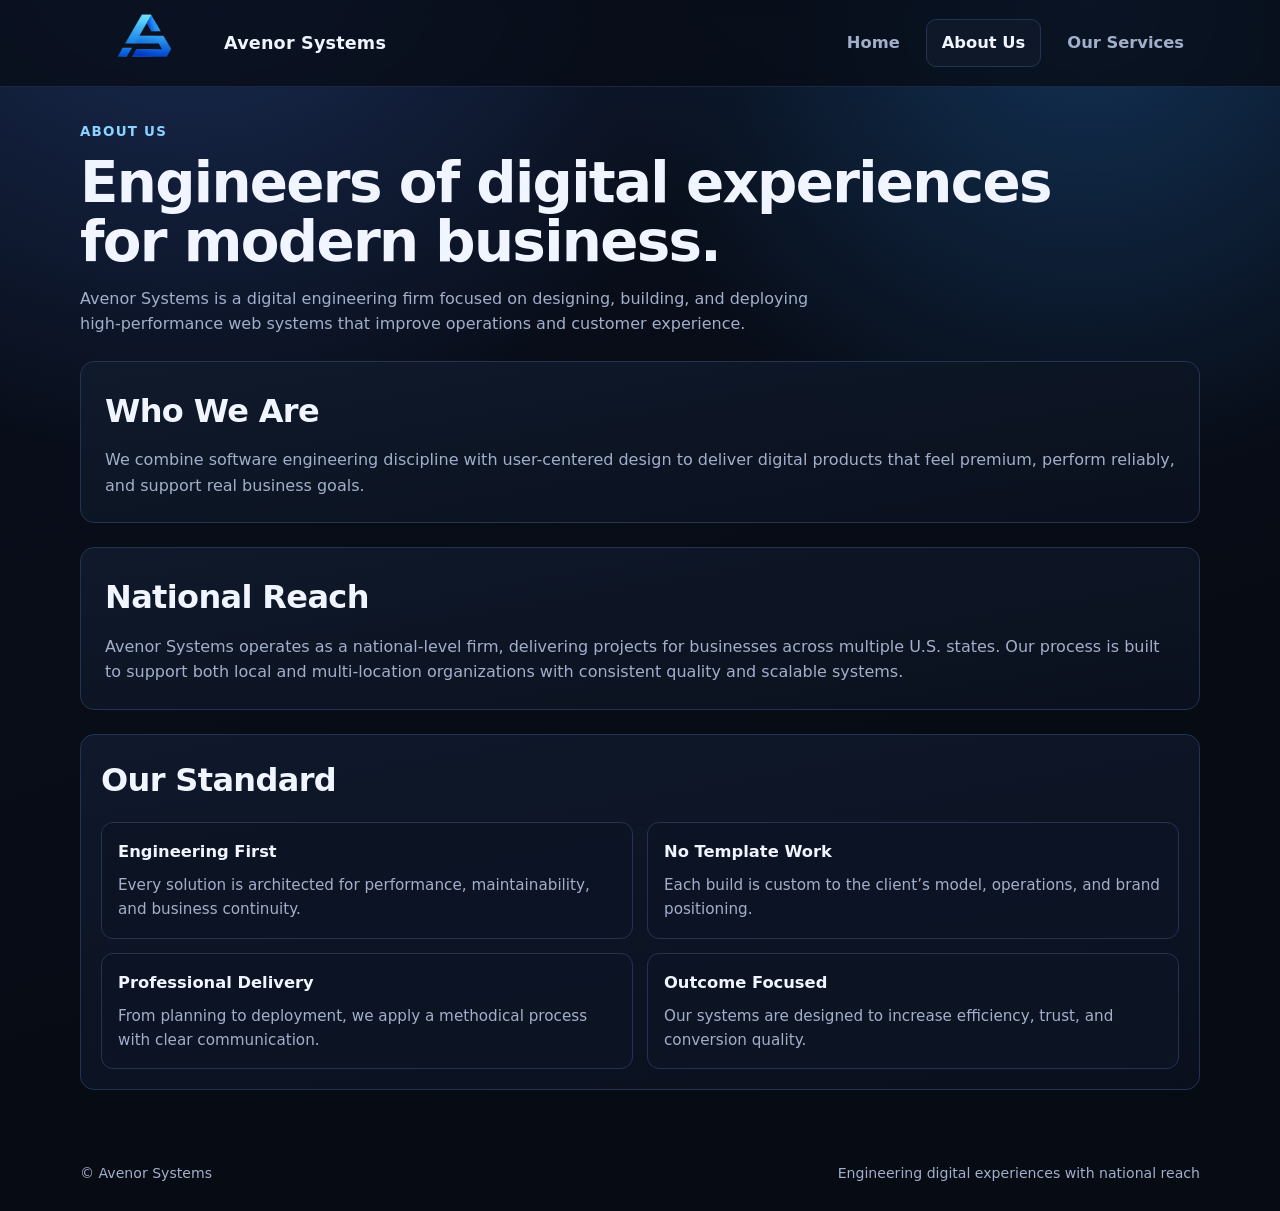
==== about.html @ 777ca66e "media transfer" ====
<!doctype html>
<html lang="en">
<head>
	<meta charset="UTF-8">
	<meta name="viewport" content="width=device-width, initial-scale=1.0">
	<title>About Us | Avenor Systems</title>
	<meta name="description" content="Learn about Avenor Systems, a national digital engineering firm serving businesses across multiple U.S. states.">
	<link rel="stylesheet" href="styles/main.css">
</head>
<body>
	<header class="site-header">
		<div class="container nav-wrap">
			<a class="brand" href="index.html" aria-label="Avenor Systems home">
				<img class="brand-logo" src="assets/images/ASLogo.png" alt="Avenor Systems logo">
				<span>Avenor Systems</span>
			</a>
			<nav class="site-nav" aria-label="Main navigation">
				<a href="index.html">Home</a>
				<a class="active" href="about.html">About Us</a>
				<a href="services.html">Our Services</a>
			</nav>
		</div>
	</header>

	<main class="container">
		<section class="page-header">
			<p class="eyebrow">About Us</p>
			<h1>Engineers of digital experiences for modern business.</h1>
			<p>
				Avenor Systems is a digital engineering firm focused on designing, building, and deploying
				high-performance web systems that improve operations and customer experience.
			</p>
		</section>

		<section class="panel">
			<h2>Who We Are</h2>
			<p>
				We combine software engineering discipline with user-centered design to deliver digital products
				that feel premium, perform reliably, and support real business goals.
			</p>
		</section>

		<section class="panel">
			<h2>National Reach</h2>
			<p>
				Avenor Systems operates as a national-level firm, delivering projects for businesses across
				multiple U.S. states. Our process is built to support both local and multi-location organizations
				with consistent quality and scalable systems.
			</p>
		</section>

		<section class="panel panel-compact">
			<h2>Our Standard</h2>
			<div class="list-grid">
				<article>
					<h3>Engineering First</h3>
					<p>Every solution is architected for performance, maintainability, and business continuity.</p>
				</article>
				<article>
					<h3>No Template Work</h3>
					<p>Each build is custom to the client’s model, operations, and brand positioning.</p>
				</article>
				<article>
					<h3>Professional Delivery</h3>
					<p>From planning to deployment, we apply a methodical process with clear communication.</p>
				</article>
				<article>
					<h3>Outcome Focused</h3>
					<p>Our systems are designed to increase efficiency, trust, and conversion quality.</p>
				</article>
			</div>
		</section>
	</main>

	<footer class="site-footer container">
		<span>© Avenor Systems</span>
		<span>Engineering digital experiences with national reach</span>
	</footer>
</body>
</html>
---- styles/main.css ----
:root {
	color-scheme: dark;
	--header-height: 86px;
	--bg: #070b14;
	--surface: #0d1422;
	--surface-soft: #101a2d;
	--text: #f1f5ff;
	--muted: #a2afcb;
	--line: #223354;
	--accent: #8ad2ff;
	--accent-strong: #5faeff;
}

* {
	box-sizing: border-box;
}

body {
	margin: 0;
	font-family: "Segoe UI", Inter, system-ui, -apple-system, sans-serif;
	line-height: 1.6;
	color: var(--text);
	background:
		radial-gradient(circle at 15% -10%, #1b2f59 0%, transparent 34%),
		radial-gradient(circle at 85% 0, #123154 0%, transparent 30%),
		linear-gradient(160deg, #090f1d 0%, var(--bg) 65%);
}

img {
	max-width: 100%;
	display: block;
}

.container {
	width: min(1120px, calc(100% - 40px));
	margin-inline: auto;
}

.site-header {
	position: sticky;
	top: 0;
	z-index: 10;
	backdrop-filter: blur(8px);
	background: rgba(7, 11, 20, 0.75);
	border-bottom: 1px solid rgba(34, 51, 84, 0.7);
}

.nav-wrap {
	display: flex;
	align-items: center;
	justify-content: space-between;
	gap: 20px;
	height: var(--header-height);
	padding: 0;
}

.brand {
	display: inline-flex;
	align-items: center;
	gap: 12px;
	color: var(--text);
	text-decoration: none;
	font-weight: 700;
	font-size: 1.1rem;
	letter-spacing: 0.01em;
}

.brand-logo {
	width: 132px;
	height: 132px;
	max-height: none;
	border-radius: 0;
	object-fit: cover;
}

.site-nav {
	display: flex;
	align-items: center;
	gap: 10px;
}

.site-nav a {
	color: var(--muted);
	text-decoration: none;
	font-weight: 600;
	font-size: 1.02rem;
	padding: 10px 15px;
	border-radius: 10px;
	border: 1px solid transparent;
}

.site-nav a:hover,
.site-nav a.active {
	color: var(--text);
	border-color: var(--line);
	background: rgba(17, 26, 43, 0.85);
}

main {
	padding: 0 0 72px;
}

.page-header {
	padding-top: 34px;
}

.hero {
	position: relative;
	overflow: hidden;
	margin-left: calc(50% - 50vw);
	margin-right: calc(50% - 50vw);
	min-height: clamp(440px, 72vh, 760px);
	background-image: url("../assets/images/ASBG.png");
	background-size: cover;
	background-position: 50% 50%;
	background-repeat: no-repeat;
	border-top: 1px solid var(--line);
	border-bottom: 1px solid var(--line);
}

.hero::before {
	content: "";
	position: absolute;
	inset: 0;
	pointer-events: none;
	background:
		linear-gradient(180deg, rgba(6, 10, 18, 0.34) 0%, rgba(6, 10, 18, 0.12) 45%, rgba(6, 10, 18, 0.56) 100%),
		radial-gradient(circle at 50% 50%, rgba(128, 199, 255, 0.42), rgba(128, 199, 255, 0.15) 22%, transparent 58%);
}

.hero::after {
	content: "";
	position: absolute;
	inset: 0;
	pointer-events: none;
	background:
		radial-gradient(circle at 50% 50%, rgba(182, 231, 255, 0.95) 0 1.2%, rgba(151, 214, 255, 0.42) 2.5%, transparent 8%),
		repeating-conic-gradient(from 0deg at 50% 50%, rgba(141, 214, 255, 0.36) 0deg 0.32deg, transparent 0.32deg 2.2deg),
		repeating-conic-gradient(from 0deg at 50% 50%, rgba(141, 214, 255, 0.18) 0deg 0.14deg, transparent 0.14deg 1.2deg);
	background-size: 100% 100%, 220% 220%, 320% 320%;
	background-position: center;
	mix-blend-mode: screen;
	opacity: 0.55;
	mask: radial-gradient(circle at 50% 50%, rgba(0, 0, 0, 0.2) 0 5%, #000 22%, rgba(0, 0, 0, 0.94) 54%, transparent 100%);
	filter: blur(0.45px);
	transform-origin: 50% 50%;
	animation: heroLightspeedFlow 4.8s ease-out forwards;
}

@keyframes heroLightspeedFlow {
	0% {
		transform: scale(0.6);
		opacity: 0.2;
	}

	100% {
		transform: scale(1.38);
		opacity: 0.62;
	}
}

.hero-text-block {
	max-width: 760px;
	margin-top: 24px;
}

.eyebrow {
	margin: 0;
	font-size: 0.84rem;
	text-transform: uppercase;
	letter-spacing: 0.09em;
	color: var(--accent);
	font-weight: 700;
}

h1 {
	margin: 10px 0 14px;
	font-size: clamp(2rem, 4.4vw, 3.6rem);
	line-height: 1.06;
	letter-spacing: -0.03em;
	text-wrap: balance;
}

.lead {
	margin: 0;
	max-width: 62ch;
	font-size: 1.05rem;
	color: #d2dcf3;
}

.cta-row {
	display: flex;
	gap: 10px;
	flex-wrap: wrap;
	margin-top: 22px;
}

.btn {
	display: inline-flex;
	align-items: center;
	justify-content: center;
	padding: 11px 16px;
	border-radius: 10px;
	text-decoration: none;
	font-weight: 700;
	font-size: 0.95rem;
	border: 1px solid transparent;
}

.btn-primary {
	color: #051224;
	background: linear-gradient(145deg, #95daff, #64b6ff);
}

.btn-secondary {
	color: var(--text);
	border-color: var(--line);
	background: rgba(255, 255, 255, 0.02);
}

.panel {
	margin-top: 24px;
	padding: 24px;
	border-radius: 14px;
	border: 1px solid var(--line);
	background: linear-gradient(170deg, rgba(16, 26, 44, 0.96), rgba(10, 16, 29, 0.96));
}

.panel-compact {
	padding: 20px;
}

h2 {
	margin: 0 0 10px;
	font-size: clamp(1.4rem, 2.7vw, 2rem);
	letter-spacing: -0.02em;
}

h3 {
	margin: 0 0 8px;
	font-size: 1.02rem;
}

p {
	margin: 0;
	color: var(--muted);
}

.simple-grid {
	display: grid;
	grid-template-columns: repeat(2, minmax(0, 1fr));
	gap: 14px;
	margin-top: 14px;
}

.simple-grid article {
	padding: 16px;
	border-radius: 12px;
	border: 1px solid var(--line);
	background: rgba(11, 19, 34, 0.8);
}

.text-link {
	display: inline-block;
	margin-top: 10px;
	color: var(--accent);
	font-weight: 600;
	text-decoration: none;
}

.page-header {
	margin-bottom: 20px;
}

.page-header p {
	max-width: 72ch;
}

.list-grid {
	display: grid;
	grid-template-columns: repeat(2, minmax(0, 1fr));
	gap: 14px;
	margin-top: 16px;
}

.list-grid article {
	padding: 16px;
	border-radius: 12px;
	border: 1px solid var(--line);
	background: rgba(12, 20, 36, 0.84);
}

.list-grid p {
	font-size: 0.95rem;
}

.site-footer {
	display: flex;
	justify-content: space-between;
	gap: 10px;
	flex-wrap: wrap;
	padding-bottom: 26px;
	color: var(--muted);
	font-size: 0.88rem;
}

@media (max-width: 900px) {
	:root {
		--header-height: 86px;
	}

	.simple-grid,
	.list-grid {
		grid-template-columns: 1fr;
	}

	.hero {
		min-height: 340px;
	}

	.site-nav {
		gap: 10px;
	}

	.site-nav a {
		padding: 10px 15px;
		font-size: 1.02rem;
	}

	.page-header {
		padding-top: 26px;
	}
}

@media (prefers-reduced-motion: reduce) {
	.hero,
	.hero::after {
		animation: none;
	}
}
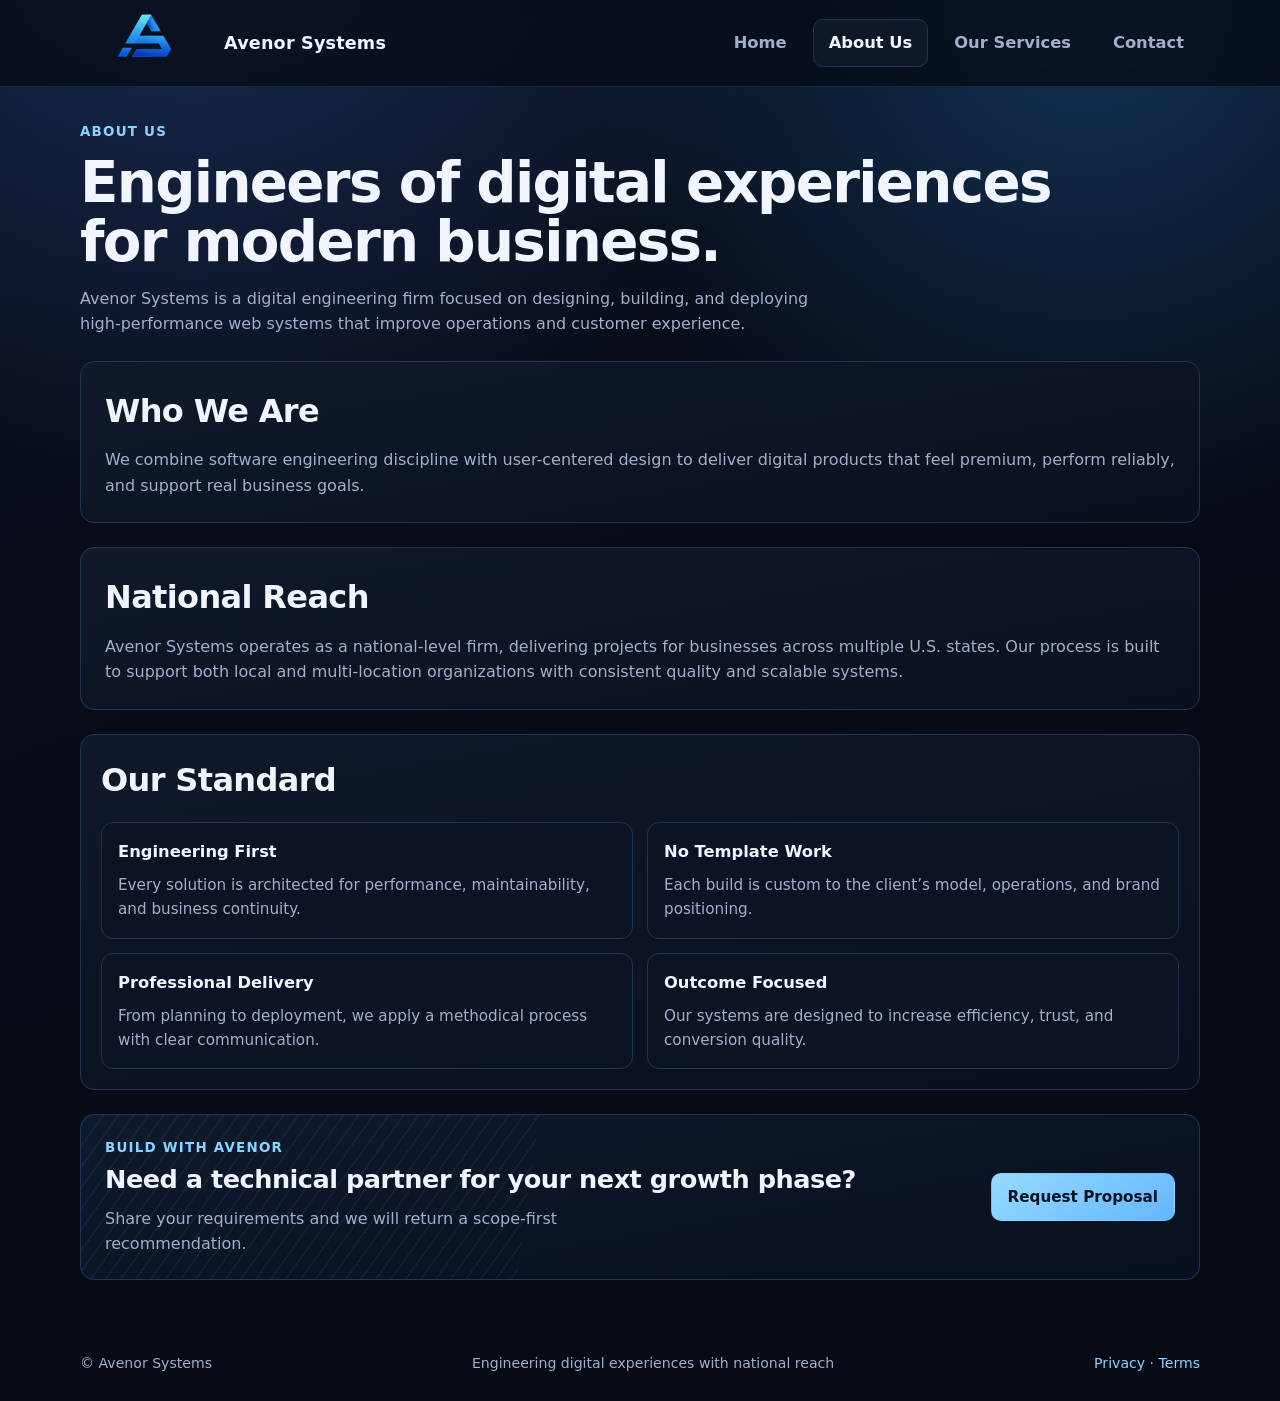
==== commit af5484b2: "contact page" ====
--- a/about.html
+++ b/about.html
@@ -18,6 +18,7 @@
 				<a href="index.html">Home</a>
 				<a class="active" href="about.html">About Us</a>
 				<a href="services.html">Our Services</a>
+				<a href="contact.html">Contact</a>
 			</nav>
 		</div>
 	</header>
@@ -70,11 +71,21 @@
 				</article>
 			</div>
 		</section>
+
+		<section class="tech-cta" aria-labelledby="cta-title">
+			<div>
+				<p class="eyebrow">Build With Avenor</p>
+				<h2 id="cta-title">Need a technical partner for your next growth phase?</h2>
+				<p>Share your requirements and we will return a scope-first recommendation.</p>
+			</div>
+			<a class="btn btn-primary" href="contact.html">Request Proposal</a>
+		</section>
 	</main>
 
 	<footer class="site-footer container">
 		<span>© Avenor Systems</span>
 		<span>Engineering digital experiences with national reach</span>
+		<span class="footer-links"><a href="privacy.html">Privacy</a> · <a href="terms.html">Terms</a></span>
 	</footer>
 </body>
 </html>
--- a/styles/main.css
+++ b/styles/main.css
@@ -304,11 +304,212 @@
 	font-size: 0.88rem;
 }
 
+.footer-links {
+	white-space: nowrap;
+}
+
+.footer-links a {
+	color: var(--accent);
+	text-decoration: none;
+}
+
+.tech-cta {
+	position: relative;
+	overflow: hidden;
+	margin-top: 24px;
+	padding: 22px 24px;
+	border-radius: 14px;
+	border: 1px solid var(--line);
+	background:
+		linear-gradient(170deg, rgba(14, 26, 46, 0.96), rgba(9, 16, 30, 0.96));
+	display: flex;
+	align-items: center;
+	justify-content: space-between;
+	gap: 16px;
+}
+
+.tech-cta::before {
+	content: "";
+	position: absolute;
+	inset: -30% auto -30% -6%;
+	width: 46%;
+	background:
+		repeating-linear-gradient(120deg, rgba(129, 211, 255, 0.16) 0 2px, transparent 2px 13px);
+	opacity: 0.35;
+	pointer-events: none;
+	transform: skewX(-8deg);
+}
+
+.tech-cta > * {
+	position: relative;
+	z-index: 1;
+}
+
+.tech-cta h2 {
+	margin-bottom: 6px;
+	font-size: clamp(1.2rem, 2.2vw, 1.6rem);
+}
+
+.tech-cta p {
+	max-width: 58ch;
+}
+
+.form-tech-wrap {
+	display: grid;
+	grid-template-columns: 270px minmax(0, 1fr);
+	gap: 18px;
+}
+
+.tech-graphic {
+	position: relative;
+	min-height: 100%;
+	border: 1px solid var(--line);
+	border-radius: 12px;
+	background:
+		radial-gradient(circle at 72% 20%, rgba(138, 210, 255, 0.2) 0%, transparent 40%),
+		linear-gradient(170deg, rgba(11, 20, 35, 0.9), rgba(8, 14, 25, 0.9));
+	overflow: hidden;
+}
+
+.tech-graphic::before,
+.tech-graphic::after {
+	content: "";
+	position: absolute;
+	inset: 0;
+	pointer-events: none;
+}
+
+.tech-graphic::before {
+	background:
+		repeating-linear-gradient(90deg, rgba(129, 211, 255, 0.1) 0 1px, transparent 1px 26px),
+		repeating-linear-gradient(0deg, rgba(129, 211, 255, 0.08) 0 1px, transparent 1px 22px);
+	opacity: 0.6;
+}
+
+.tech-graphic::after {
+	background:
+		radial-gradient(circle at 40% 28%, rgba(145, 217, 255, 0.95) 0 1.8%, transparent 6%),
+		repeating-conic-gradient(from 0deg at 40% 28%, rgba(141, 214, 255, 0.26) 0deg 0.34deg, transparent 0.34deg 2.3deg);
+	opacity: 0.48;
+}
+
+.tech-node {
+	position: absolute;
+	width: 12px;
+	height: 12px;
+	border-radius: 50%;
+	background: var(--accent);
+	box-shadow: 0 0 0 8px rgba(138, 210, 255, 0.14);
+}
+
+.node-a {
+	top: 24%;
+	left: 18%;
+}
+
+.node-b {
+	top: 60%;
+	right: 20%;
+}
+
+.node-c {
+	bottom: 18%;
+	left: 45%;
+}
+
+.form-intro {
+	margin-bottom: 12px;
+}
+
+.contact-form {
+	display: grid;
+	gap: 10px;
+}
+
+.contact-form label {
+	font-size: 0.9rem;
+	color: #d7e1f6;
+	font-weight: 600;
+}
+
+.contact-form input,
+.contact-form select,
+.contact-form textarea {
+	width: 100%;
+	padding: 10px 12px;
+	border-radius: 10px;
+	border: 1px solid var(--line);
+	background: rgba(8, 14, 26, 0.92);
+	color: var(--text);
+	font: inherit;
+}
+
+.contact-form input:focus,
+.contact-form select:focus,
+.contact-form textarea:focus {
+	outline: 2px solid rgba(138, 210, 255, 0.44);
+	outline-offset: 1px;
+}
+
+.contact-form textarea {
+	resize: vertical;
+	min-height: 120px;
+}
+
+.contact-form button {
+	justify-self: start;
+	margin-top: 4px;
+}
+
+.legal-panel {
+	display: grid;
+	gap: 14px;
+	position: relative;
+	overflow: hidden;
+}
+
+.legal-panel::before {
+	content: "";
+	position: absolute;
+	inset: 0;
+	background:
+		repeating-linear-gradient(130deg, rgba(120, 200, 255, 0.09) 0 1px, transparent 1px 17px);
+	opacity: 0.35;
+	pointer-events: none;
+}
+
+.legal-panel h2,
+.legal-panel p {
+	position: relative;
+	z-index: 1;
+}
+
+.legal-panel h2 {
+	margin-bottom: 0;
+	font-size: 1.1rem;
+}
+
 @media (max-width: 900px) {
 	:root {
 		--header-height: 86px;
 	}
 
+	.container {
+		width: min(1120px, calc(100% - 24px));
+	}
+
+	.nav-wrap {
+		gap: 8px;
+	}
+
+	.brand {
+		gap: 0;
+	}
+
+	.brand span {
+		display: none;
+	}
+
 	.simple-grid,
 	.list-grid {
 		grid-template-columns: 1fr;
@@ -319,12 +520,26 @@
 	}
 
 	.site-nav {
-		gap: 10px;
+		gap: 4px;
 	}
 
 	.site-nav a {
-		padding: 10px 15px;
-		font-size: 1.02rem;
+		padding: 7px 9px;
+		font-size: 0.88rem;
+		white-space: nowrap;
+	}
+
+	.tech-cta {
+		flex-direction: column;
+		align-items: flex-start;
+	}
+
+	.form-tech-wrap {
+		grid-template-columns: 1fr;
+	}
+
+	.tech-graphic {
+		min-height: 180px;
 	}
 
 	.page-header {
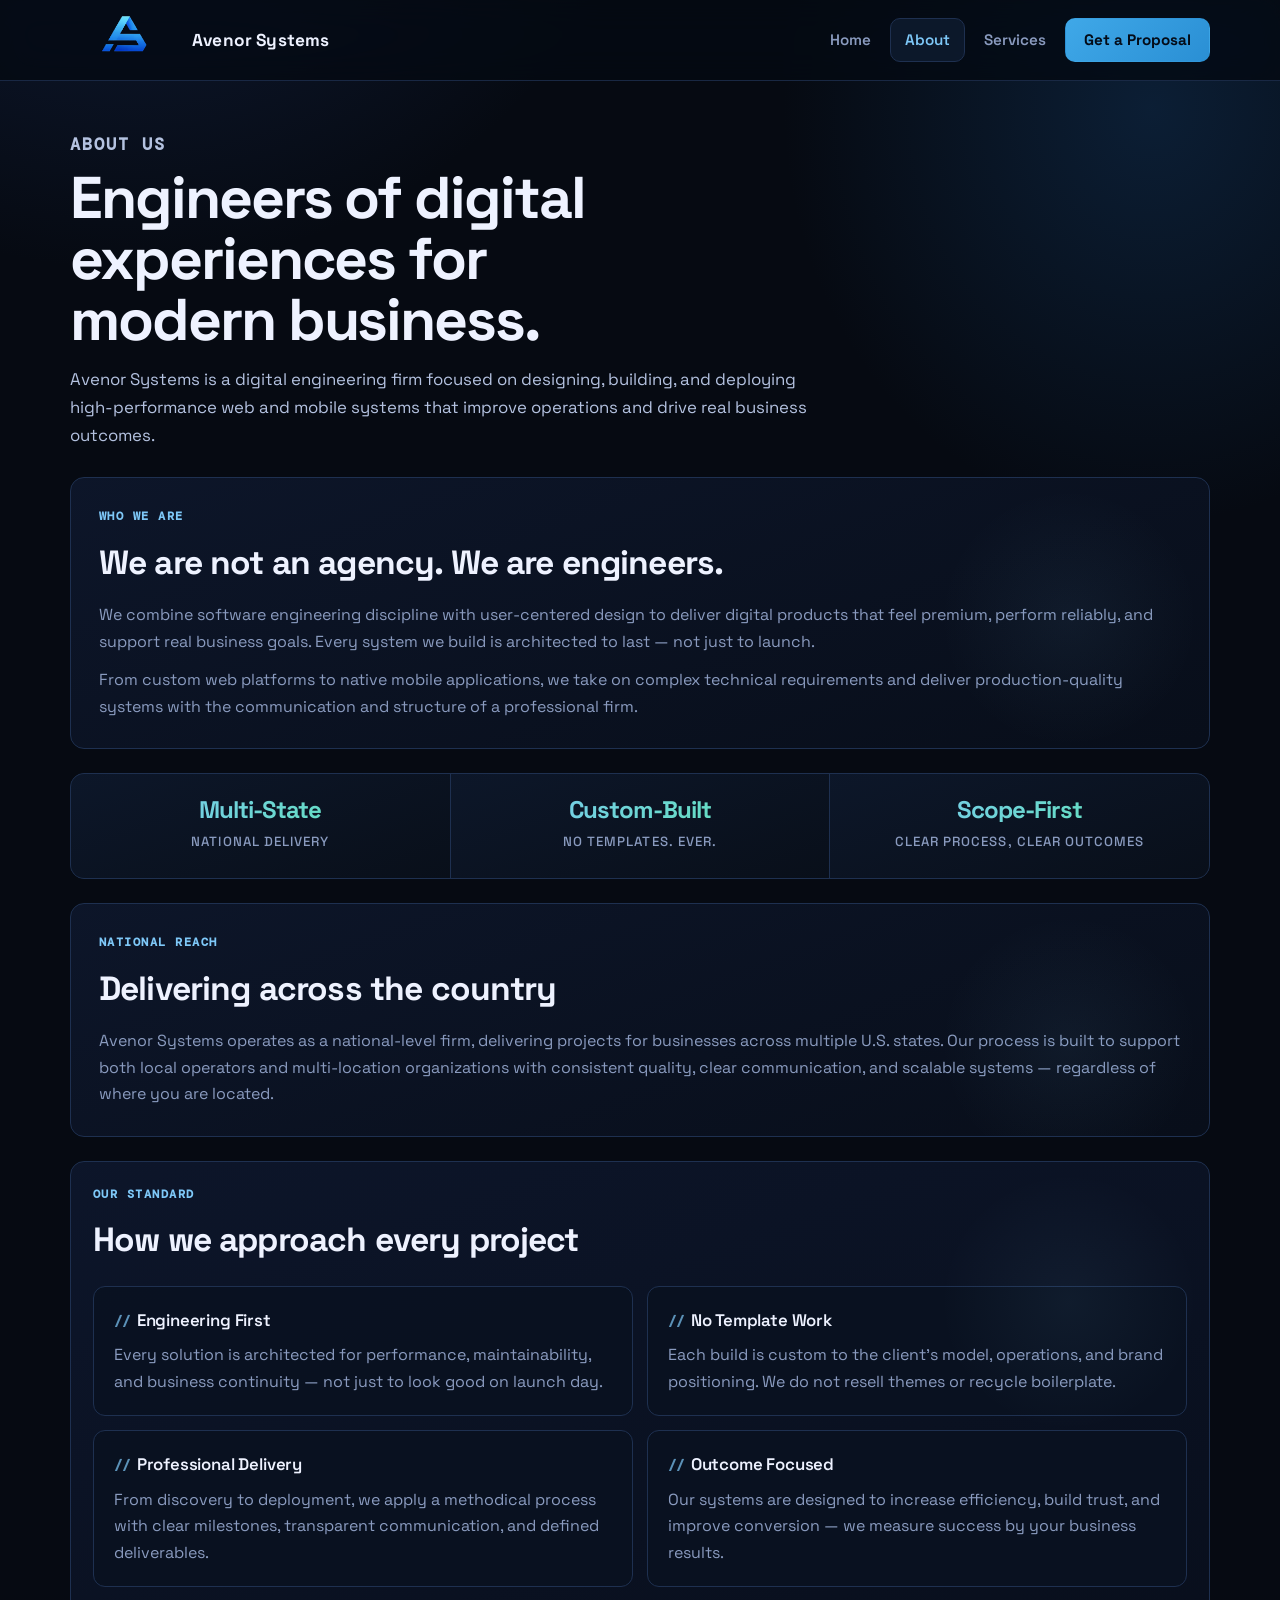
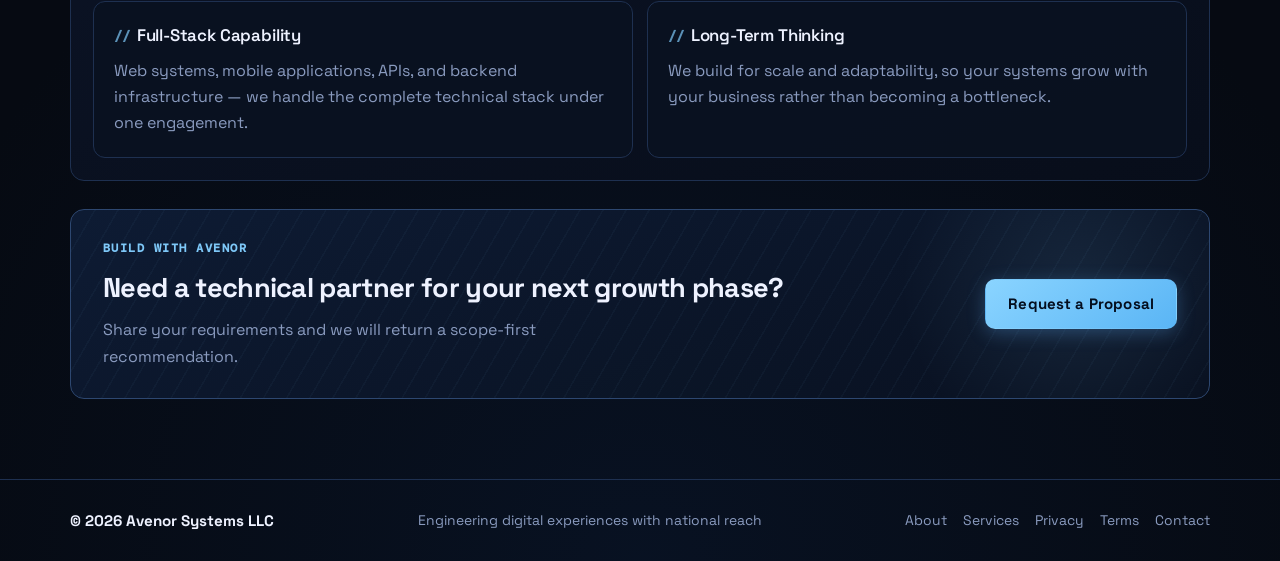
==== commit 4c3e7e4b: "updated" ====
--- a/about.html
+++ b/about.html
@@ -4,7 +4,7 @@
 	<meta charset="UTF-8">
 	<meta name="viewport" content="width=device-width, initial-scale=1.0">
 	<title>About Us | Avenor Systems</title>
-	<meta name="description" content="Learn about Avenor Systems, a national digital engineering firm serving businesses across multiple U.S. states.">
+	<meta name="description" content="Learn about Avenor Systems — a national digital engineering firm serving businesses across multiple U.S. states with custom web and mobile solutions.">
 	<link rel="stylesheet" href="styles/main.css">
 </head>
 <body>
@@ -16,76 +16,120 @@
 			</a>
 			<nav class="site-nav" aria-label="Main navigation">
 				<a href="index.html">Home</a>
-				<a class="active" href="about.html">About Us</a>
-				<a href="services.html">Our Services</a>
-				<a href="contact.html">Contact</a>
+				<a class="active" href="about.html">About</a>
+				<a href="services.html">Services</a>
+				<a class="nav-cta" href="contact.html">Get a Proposal</a>
 			</nav>
 		</div>
 	</header>
-
+ 
 	<main class="container">
+ 
 		<section class="page-header">
 			<p class="eyebrow">About Us</p>
 			<h1>Engineers of digital experiences for modern business.</h1>
 			<p>
 				Avenor Systems is a digital engineering firm focused on designing, building, and deploying
-				high-performance web systems that improve operations and customer experience.
+				high-performance web and mobile systems that improve operations and drive real business outcomes.
 			</p>
 		</section>
-
-		<section class="panel">
-			<h2>Who We Are</h2>
+ 
+		<!-- WHO WE ARE -->
+		<section class="panel" aria-labelledby="who-title">
+			<p class="eyebrow">Who We Are</p>
+			<h2 id="who-title">We are not an agency. We are engineers.</h2>
 			<p>
-				We combine software engineering discipline with user-centered design to deliver digital products
-				that feel premium, perform reliably, and support real business goals.
+				We combine software engineering discipline with user-centered design to deliver digital products that feel premium, perform reliably, and support real business goals. Every system we build is architected to last — not just to launch.
+			</p>
+			<p style="margin-top: 12px;">
+				From custom web platforms to native mobile applications, we take on complex technical requirements and deliver production-quality systems with the communication and structure of a professional firm.
 			</p>
 		</section>
-
-		<section class="panel">
-			<h2>National Reach</h2>
+ 
+		<!-- STATS -->
+		<div class="stats-row">
+			<div class="stat-cell">
+				<span class="stat-number" style="font-size:1.5rem;">Multi-State</span>
+				<span class="stat-label">National Delivery</span>
+			</div>
+			<div class="stat-cell">
+				<span class="stat-number" style="font-size:1.5rem;">Custom-Built</span>
+				<span class="stat-label">No Templates. Ever.</span>
+			</div>
+			<div class="stat-cell">
+				<span class="stat-number" style="font-size:1.5rem;">Scope-First</span>
+				<span class="stat-label">Clear Process, Clear Outcomes</span>
+			</div>
+		</div>
+ 
+		<!-- NATIONAL REACH -->
+		<section class="panel" aria-labelledby="national-title">
+			<p class="eyebrow">National Reach</p>
+			<h2 id="national-title">Delivering across the country</h2>
 			<p>
-				Avenor Systems operates as a national-level firm, delivering projects for businesses across
-				multiple U.S. states. Our process is built to support both local and multi-location organizations
-				with consistent quality and scalable systems.
+				Avenor Systems operates as a national-level firm, delivering projects for businesses across multiple U.S. states. Our process is built to support both local operators and multi-location organizations with consistent quality, clear communication, and scalable systems — regardless of where you are located.
 			</p>
 		</section>
-
-		<section class="panel panel-compact">
-			<h2>Our Standard</h2>
+ 
+		<!-- OUR STANDARD -->
+		<section class="panel panel-compact" aria-labelledby="standard-title">
+			<p class="eyebrow">Our Standard</p>
+			<h2 id="standard-title">How we approach every project</h2>
 			<div class="list-grid">
 				<article>
 					<h3>Engineering First</h3>
-					<p>Every solution is architected for performance, maintainability, and business continuity.</p>
+					<p>Every solution is architected for performance, maintainability, and business continuity — not just to look good on launch day.</p>
 				</article>
 				<article>
 					<h3>No Template Work</h3>
-					<p>Each build is custom to the client’s model, operations, and brand positioning.</p>
+					<p>Each build is custom to the client's model, operations, and brand positioning. We do not resell themes or recycle boilerplate.</p>
 				</article>
 				<article>
 					<h3>Professional Delivery</h3>
-					<p>From planning to deployment, we apply a methodical process with clear communication.</p>
+					<p>From discovery to deployment, we apply a methodical process with clear milestones, transparent communication, and defined deliverables.</p>
 				</article>
 				<article>
 					<h3>Outcome Focused</h3>
-					<p>Our systems are designed to increase efficiency, trust, and conversion quality.</p>
+					<p>Our systems are designed to increase efficiency, build trust, and improve conversion — we measure success by your business results.</p>
+				</article>
+				<article>
+					<h3>Full-Stack Capability</h3>
+					<p>Web systems, mobile applications, APIs, and backend infrastructure — we handle the complete technical stack under one engagement.</p>
+				</article>
+				<article>
+					<h3>Long-Term Thinking</h3>
+					<p>We build for scale and adaptability, so your systems grow with your business rather than becoming a bottleneck.</p>
 				</article>
 			</div>
 		</section>
-
+ 
+		<!-- CTA -->
 		<section class="tech-cta" aria-labelledby="cta-title">
 			<div>
 				<p class="eyebrow">Build With Avenor</p>
 				<h2 id="cta-title">Need a technical partner for your next growth phase?</h2>
 				<p>Share your requirements and we will return a scope-first recommendation.</p>
 			</div>
-			<a class="btn btn-primary" href="contact.html">Request Proposal</a>
+			<a class="btn btn-primary" href="contact.html">Request a Proposal</a>
 		</section>
+ 
 	</main>
-
-	<footer class="site-footer container">
-		<span>© Avenor Systems</span>
-		<span>Engineering digital experiences with national reach</span>
-		<span class="footer-links"><a href="privacy.html">Privacy</a> · <a href="terms.html">Terms</a></span>
+ 
+	<footer class="site-footer">
+		<div class="container">
+			<div class="footer-inner">
+				<span class="footer-brand">© 2026 Avenor Systems LLC</span>
+				<span class="footer-tagline">Engineering digital experiences with national reach</span>
+				<div class="footer-links">
+					<a href="about.html">About</a>
+					<a href="services.html">Services</a>
+					<a href="privacy.html">Privacy</a>
+					<a href="terms.html">Terms</a>
+					<a href="contact.html">Contact</a>
+				</div>
+			</div>
+		</div>
 	</footer>
 </body>
 </html>
+ 
--- a/styles/main.css
+++ b/styles/main.css
@@ -1,48 +1,60 @@
+@import url('https://fonts.googleapis.com/css2?family=Space+Grotesk:wght@300;400;500;600;700&family=DM+Mono:wght@400;500&display=swap');
+
 :root {
 	color-scheme: dark;
-	--header-height: 86px;
-	--bg: #070b14;
-	--surface: #0d1422;
-	--surface-soft: #101a2d;
-	--text: #f1f5ff;
-	--muted: #a2afcb;
-	--line: #223354;
-	--accent: #8ad2ff;
-	--accent-strong: #5faeff;
-}
-
-* {
-	box-sizing: border-box;
-}
+	--header-height: 80px;
+	--bg: #060a12;
+	--surface: #0b1221;
+	--surface-soft: #0f1829;
+	--text: #eef2ff;
+	--muted: #8a9bbf;
+	--muted-bright: #b4c2e0;
+	--line: #1e3050;
+	--line-bright: #2d4770;
+	--accent: #7ec8f8;
+	--accent-strong: #4db3f5;
+	--accent-glow: rgba(126, 200, 248, 0.18);
+	--accent2: #5be4b0;
+	--accent2-glow: rgba(91, 228, 176, 0.14);
+	--gold: #f0c060;
+	--radius: 14px;
+	--radius-sm: 10px;
+}
+
+* { box-sizing: border-box; }
+
+html { scroll-behavior: smooth; }
 
 body {
 	margin: 0;
-	font-family: "Segoe UI", Inter, system-ui, -apple-system, sans-serif;
-	line-height: 1.6;
+	font-family: 'Space Grotesk', system-ui, sans-serif;
+	line-height: 1.65;
 	color: var(--text);
-	background:
-		radial-gradient(circle at 15% -10%, #1b2f59 0%, transparent 34%),
-		radial-gradient(circle at 85% 0, #123154 0%, transparent 30%),
-		linear-gradient(160deg, #090f1d 0%, var(--bg) 65%);
-}
-
-img {
-	max-width: 100%;
-	display: block;
-}
-
+	background: var(--bg);
+	background-image:
+		radial-gradient(ellipse 80% 50% at 10% -15%, rgba(30,55,110,0.55) 0%, transparent 55%),
+		radial-gradient(ellipse 60% 40% at 90% 5%, rgba(18,55,95,0.45) 0%, transparent 48%),
+		radial-gradient(ellipse 100% 60% at 50% 100%, rgba(10,25,50,0.5) 0%, transparent 60%);
+	min-height: 100vh;
+}
+
+img { max-width: 100%; display: block; }
+
+/* ─── LAYOUT ─────────────────────────────────────── */
 .container {
-	width: min(1120px, calc(100% - 40px));
+	width: min(1140px, calc(100% - 48px));
 	margin-inline: auto;
 }
 
+/* ─── HEADER ─────────────────────────────────────── */
 .site-header {
 	position: sticky;
 	top: 0;
-	z-index: 10;
-	backdrop-filter: blur(8px);
-	background: rgba(7, 11, 20, 0.75);
-	border-bottom: 1px solid rgba(34, 51, 84, 0.7);
+	z-index: 100;
+	backdrop-filter: blur(16px) saturate(1.6);
+	-webkit-backdrop-filter: blur(16px) saturate(1.6);
+	background: rgba(6, 10, 18, 0.82);
+	border-bottom: 1px solid rgba(30, 48, 80, 0.8);
 }
 
 .nav-wrap {
@@ -51,7 +63,6 @@
 	justify-content: space-between;
 	gap: 20px;
 	height: var(--header-height);
-	padding: 0;
 }
 
 .brand {
@@ -61,55 +72,68 @@
 	color: var(--text);
 	text-decoration: none;
 	font-weight: 700;
-	font-size: 1.1rem;
+	font-size: 1.08rem;
 	letter-spacing: 0.01em;
 }
 
 .brand-logo {
-	width: 132px;
-	height: 132px;
+	width: 110px;
+	height: 110px;
 	max-height: none;
-	border-radius: 0;
 	object-fit: cover;
 }
 
 .site-nav {
 	display: flex;
 	align-items: center;
-	gap: 10px;
+	gap: 4px;
 }
 
 .site-nav a {
 	color: var(--muted);
 	text-decoration: none;
 	font-weight: 600;
-	font-size: 1.02rem;
-	padding: 10px 15px;
-	border-radius: 10px;
+	font-size: 0.95rem;
+	padding: 8px 14px;
+	border-radius: var(--radius-sm);
 	border: 1px solid transparent;
+	transition: color 0.2s, border-color 0.2s, background 0.2s;
 }
 
 .site-nav a:hover,
 .site-nav a.active {
 	color: var(--text);
 	border-color: var(--line);
-	background: rgba(17, 26, 43, 0.85);
-}
-
-main {
-	padding: 0 0 72px;
-}
-
-.page-header {
-	padding-top: 34px;
-}
-
+	background: rgba(14, 26, 46, 0.9);
+}
+
+.site-nav a.active {
+	color: var(--accent);
+}
+
+.nav-cta {
+	background: linear-gradient(135deg, #3fa8e8, #2a8fd4) !important;
+	color: #040c18 !important;
+	border-color: transparent !important;
+	font-weight: 700 !important;
+	padding: 8px 18px !important;
+}
+
+.nav-cta:hover {
+	opacity: 0.9;
+	background: linear-gradient(135deg, #55b8f5, #3a9fe4) !important;
+}
+
+/* ─── MAIN ───────────────────────────────────────── */
+main { padding-bottom: 80px; }
+
+/* ─── HERO ───────────────────────────────────────── */
 .hero {
 	position: relative;
 	overflow: hidden;
 	margin-left: calc(50% - 50vw);
 	margin-right: calc(50% - 50vw);
-	min-height: clamp(440px, 72vh, 760px);
+	min-height: clamp(460px, 74vh, 780px);
 	background-image: url("../assets/images/ASBG.png");
 	background-size: cover;
 	background-position: 50% 50%;
@@ -124,8 +148,8 @@
 	inset: 0;
 	pointer-events: none;
 	background:
-		linear-gradient(180deg, rgba(6, 10, 18, 0.34) 0%, rgba(6, 10, 18, 0.12) 45%, rgba(6, 10, 18, 0.56) 100%),
-		radial-gradient(circle at 50% 50%, rgba(128, 199, 255, 0.42), rgba(128, 199, 255, 0.15) 22%, transparent 58%);
+		linear-gradient(180deg, rgba(6,10,18,0.38) 0%, rgba(6,10,18,0.08) 40%, rgba(6,10,18,0.62) 100%),
+		radial-gradient(circle at 50% 50%, rgba(126,200,248,0.44), rgba(126,200,248,0.14) 24%, transparent 60%);
 }
 
 .hero::after {
@@ -134,336 +158,618 @@
 	inset: 0;
 	pointer-events: none;
 	background:
-		radial-gradient(circle at 50% 50%, rgba(182, 231, 255, 0.95) 0 1.2%, rgba(151, 214, 255, 0.42) 2.5%, transparent 8%),
-		repeating-conic-gradient(from 0deg at 50% 50%, rgba(141, 214, 255, 0.36) 0deg 0.32deg, transparent 0.32deg 2.2deg),
-		repeating-conic-gradient(from 0deg at 50% 50%, rgba(141, 214, 255, 0.18) 0deg 0.14deg, transparent 0.14deg 1.2deg);
+		radial-gradient(circle at 50% 50%, rgba(190,236,255,0.96) 0 1.1%, rgba(155,218,255,0.44) 2.4%, transparent 8%),
+		repeating-conic-gradient(from 0deg at 50% 50%, rgba(141,214,255,0.34) 0deg 0.3deg, transparent 0.3deg 2.1deg),
+		repeating-conic-gradient(from 0deg at 50% 50%, rgba(141,214,255,0.16) 0deg 0.13deg, transparent 0.13deg 1.1deg);
 	background-size: 100% 100%, 220% 220%, 320% 320%;
 	background-position: center;
 	mix-blend-mode: screen;
 	opacity: 0.55;
-	mask: radial-gradient(circle at 50% 50%, rgba(0, 0, 0, 0.2) 0 5%, #000 22%, rgba(0, 0, 0, 0.94) 54%, transparent 100%);
-	filter: blur(0.45px);
-	transform-origin: 50% 50%;
-	animation: heroLightspeedFlow 4.8s ease-out forwards;
+	mask: radial-gradient(circle at 50% 50%, rgba(0,0,0,0.2) 0 5%, #000 22%, rgba(0,0,0,0.94) 54%, transparent 100%);
+	filter: blur(0.4px);
+	animation: heroLightspeedFlow 5s ease-out forwards;
 }
 
 @keyframes heroLightspeedFlow {
-	0% {
-		transform: scale(0.6);
-		opacity: 0.2;
-	}
-
-	100% {
-		transform: scale(1.38);
-		opacity: 0.62;
-	}
+	0% { transform: scale(0.58); opacity: 0.18; }
+	100% { transform: scale(1.4); opacity: 0.64; }
+}
+
+.hero-badge {
+	display: inline-flex;
+	align-items: center;
+	gap: 7px;
+	padding: 5px 14px 5px 10px;
+	border-radius: 999px;
+	border: 1px solid rgba(126,200,248,0.28);
+	background: rgba(10,22,42,0.7);
+	font-size: 0.78rem;
+	font-weight: 600;
+	color: var(--accent);
+	letter-spacing: 0.04em;
+	text-transform: uppercase;
+	margin-bottom: 18px;
+	backdrop-filter: blur(6px);
+}
+
+.hero-badge-dot {
+	width: 7px;
+	height: 7px;
+	border-radius: 50%;
+	background: var(--accent2);
+	box-shadow: 0 0 8px var(--accent2);
+	animation: pulse 2.4s ease-in-out infinite;
+}
+
+@keyframes pulse {
+	0%, 100% { opacity: 1; transform: scale(1); }
+	50% { opacity: 0.5; transform: scale(0.8); }
 }
 
 .hero-text-block {
-	max-width: 760px;
-	margin-top: 24px;
-}
-
+	max-width: 780px;
+	margin-top: 28px;
+	animation: fadeUp 0.7s ease-out both;
+}
+
+@keyframes fadeUp {
+	from { opacity: 0; transform: translateY(22px); }
+	to { opacity: 1; transform: translateY(0); }
+}
+
+/* ─── TYPOGRAPHY ─────────────────────────────────── */
 .eyebrow {
-	margin: 0;
-	font-size: 0.84rem;
+	margin: 0 0 8px;
+	font-size: 0.78rem;
 	text-transform: uppercase;
-	letter-spacing: 0.09em;
+	letter-spacing: 0.12em;
 	color: var(--accent);
 	font-weight: 700;
+	font-family: 'DM Mono', monospace;
 }
 
 h1 {
-	margin: 10px 0 14px;
-	font-size: clamp(2rem, 4.4vw, 3.6rem);
-	line-height: 1.06;
-	letter-spacing: -0.03em;
+	margin: 0 0 16px;
+	font-size: clamp(2.1rem, 4.6vw, 3.8rem);
+	line-height: 1.04;
+	letter-spacing: -0.035em;
 	text-wrap: balance;
-}
+	font-weight: 700;
+}
+
+h1 .highlight {
+	background: linear-gradient(120deg, var(--accent), var(--accent2));
+	-webkit-background-clip: text;
+	-webkit-text-fill-color: transparent;
+	background-clip: text;
+}
+
+h2 {
+	margin: 0 0 12px;
+	font-size: clamp(1.45rem, 2.8vw, 2.1rem);
+	letter-spacing: -0.025em;
+	font-weight: 700;
+}
+
+h3 {
+	margin: 0 0 8px;
+	font-size: 1.05rem;
+	font-weight: 600;
+	letter-spacing: -0.01em;
+}
+
+p { margin: 0; color: var(--muted); }
 
 .lead {
 	margin: 0;
 	max-width: 62ch;
-	font-size: 1.05rem;
-	color: #d2dcf3;
-}
-
+	font-size: 1.08rem;
+	color: var(--muted-bright);
+	line-height: 1.7;
+}
+
+/* ─── BUTTONS ────────────────────────────────────── */
 .cta-row {
 	display: flex;
-	gap: 10px;
+	gap: 12px;
 	flex-wrap: wrap;
-	margin-top: 22px;
+	margin-top: 26px;
 }
 
 .btn {
 	display: inline-flex;
 	align-items: center;
 	justify-content: center;
-	padding: 11px 16px;
-	border-radius: 10px;
+	gap: 8px;
+	padding: 12px 22px;
+	border-radius: var(--radius-sm);
 	text-decoration: none;
 	font-weight: 700;
-	font-size: 0.95rem;
+	font-size: 0.94rem;
 	border: 1px solid transparent;
-}
+	transition: transform 0.18s, opacity 0.18s, box-shadow 0.18s;
+	letter-spacing: 0.01em;
+}
+
+.btn:hover { transform: translateY(-1px); }
 
 .btn-primary {
-	color: #051224;
-	background: linear-gradient(145deg, #95daff, #64b6ff);
+	color: #040e1e;
+	background: linear-gradient(140deg, #8ad4ff, #5ab5f5);
+	box-shadow: 0 4px 18px rgba(100,180,255,0.28);
+}
+
+.btn-primary:hover {
+	box-shadow: 0 6px 28px rgba(100,180,255,0.42);
 }
 
 .btn-secondary {
 	color: var(--text);
-	border-color: var(--line);
-	background: rgba(255, 255, 255, 0.02);
-}
-
+	border-color: var(--line-bright);
+	background: rgba(255,255,255,0.025);
+}
+
+.btn-secondary:hover {
+	border-color: var(--accent);
+	background: rgba(126,200,248,0.06);
+}
+
+.btn-ghost {
+	color: var(--accent);
+	border-color: transparent;
+	background: transparent;
+	padding-left: 0;
+}
+
+/* ─── PANELS ─────────────────────────────────────── */
 .panel {
 	margin-top: 24px;
-	padding: 24px;
-	border-radius: 14px;
-	border: 1px solid var(--line);
-	background: linear-gradient(170deg, rgba(16, 26, 44, 0.96), rgba(10, 16, 29, 0.96));
-}
-
-.panel-compact {
-	padding: 20px;
-}
-
-h2 {
-	margin: 0 0 10px;
-	font-size: clamp(1.4rem, 2.7vw, 2rem);
-	letter-spacing: -0.02em;
-}
-
-h3 {
-	margin: 0 0 8px;
-	font-size: 1.02rem;
-}
-
-p {
-	margin: 0;
-	color: var(--muted);
-}
-
+	padding: 28px;
+	border-radius: var(--radius);
+	border: 1px solid var(--line);
+	background: linear-gradient(160deg, rgba(13,22,42,0.97), rgba(8,14,26,0.97));
+	position: relative;
+	overflow: hidden;
+}
+
+.panel::before {
+	content: "";
+	position: absolute;
+	top: 0; right: 0;
+	width: 280px; height: 280px;
+	background: radial-gradient(circle, rgba(126,200,248,0.06) 0%, transparent 65%);
+	pointer-events: none;
+}
+
+.panel-compact { padding: 22px; }
+
+.panel-accent {
+	border-color: rgba(126,200,248,0.22);
+	background: linear-gradient(160deg, rgba(14,26,50,0.97), rgba(10,18,34,0.97));
+}
+
+/* ─── PAGE HEADER ────────────────────────────────── */
+.page-header {
+	padding-top: 44px;
+	margin-bottom: 28px;
+	max-width: 820px;
+}
+
+.page-header p {
+	max-width: 68ch;
+	margin-top: 6px;
+	font-size: 1.05rem;
+	color: var(--muted-bright);
+}
+
+/* ─── GRIDS ──────────────────────────────────────── */
 .simple-grid {
 	display: grid;
 	grid-template-columns: repeat(2, minmax(0, 1fr));
 	gap: 14px;
-	margin-top: 14px;
+	margin-top: 16px;
 }
 
 .simple-grid article {
-	padding: 16px;
+	padding: 20px;
 	border-radius: 12px;
 	border: 1px solid var(--line);
-	background: rgba(11, 19, 34, 0.8);
+	background: rgba(10,18,34,0.85);
+	transition: border-color 0.2s, transform 0.2s;
+}
+
+.simple-grid article:hover {
+	border-color: var(--line-bright);
+	transform: translateY(-2px);
 }
 
 .text-link {
-	display: inline-block;
-	margin-top: 10px;
+	display: inline-flex;
+	align-items: center;
+	gap: 5px;
+	margin-top: 12px;
 	color: var(--accent);
 	font-weight: 600;
 	text-decoration: none;
-}
-
-.page-header {
-	margin-bottom: 20px;
-}
-
-.page-header p {
-	max-width: 72ch;
-}
-
+	font-size: 0.93rem;
+}
+
+.text-link::after { content: "→"; }
+
+/* ─── SERVICE CARDS ──────────────────────────────── */
+.services-grid {
+	display: grid;
+	grid-template-columns: repeat(3, minmax(0, 1fr));
+	gap: 16px;
+	margin-top: 20px;
+}
+
+.service-card {
+	padding: 22px;
+	border-radius: var(--radius);
+	border: 1px solid var(--line);
+	background: rgba(10,18,34,0.88);
+	transition: border-color 0.25s, transform 0.25s, background 0.25s;
+	position: relative;
+	overflow: hidden;
+}
+
+.service-card::before {
+	content: "";
+	position: absolute;
+	top: -1px; left: -1px; right: -1px;
+	height: 2px;
+	background: linear-gradient(90deg, transparent, var(--card-accent, var(--accent)), transparent);
+	opacity: 0;
+	transition: opacity 0.25s;
+}
+
+.service-card:hover {
+	border-color: var(--line-bright);
+	transform: translateY(-3px);
+	background: rgba(12,22,42,0.95);
+}
+
+.service-card:hover::before { opacity: 1; }
+
+.service-icon {
+	width: 42px;
+	height: 42px;
+	border-radius: 10px;
+	border: 1px solid var(--line);
+	background: rgba(126,200,248,0.08);
+	display: flex;
+	align-items: center;
+	justify-content: center;
+	margin-bottom: 14px;
+	font-size: 1.25rem;
+}
+
+.service-card h3 { font-size: 1rem; margin-bottom: 7px; }
+.service-card p { font-size: 0.92rem; line-height: 1.6; }
+
+/* Mobile App card highlight */
+.service-card.featured {
+	border-color: rgba(91,228,176,0.24);
+	background: linear-gradient(160deg, rgba(12,24,44,0.97), rgba(8,18,30,0.97));
+	--card-accent: var(--accent2);
+}
+
+.service-card.featured .service-icon {
+	background: rgba(91,228,176,0.1);
+	border-color: rgba(91,228,176,0.22);
+}
+
+.service-new-badge {
+	display: inline-flex;
+	align-items: center;
+	padding: 2px 9px;
+	border-radius: 999px;
+	background: rgba(91,228,176,0.12);
+	border: 1px solid rgba(91,228,176,0.28);
+	color: var(--accent2);
+	font-size: 0.7rem;
+	font-weight: 700;
+	letter-spacing: 0.08em;
+	text-transform: uppercase;
+	margin-bottom: 10px;
+	font-family: 'DM Mono', monospace;
+}
+
+/* ─── STATS ROW ──────────────────────────────────── */
+.stats-row {
+	display: grid;
+	grid-template-columns: repeat(3, 1fr);
+	gap: 1px;
+	background: var(--line);
+	border: 1px solid var(--line);
+	border-radius: var(--radius);
+	overflow: hidden;
+	margin-top: 24px;
+}
+
+.stat-cell {
+	background: linear-gradient(160deg, rgba(12,22,40,0.97), rgba(8,14,24,0.97));
+	padding: 24px 20px;
+	text-align: center;
+}
+
+.stat-number {
+	display: block;
+	font-size: 2.2rem;
+	font-weight: 700;
+	letter-spacing: -0.04em;
+	background: linear-gradient(120deg, var(--accent), var(--accent2));
+	-webkit-background-clip: text;
+	-webkit-text-fill-color: transparent;
+	background-clip: text;
+	line-height: 1;
+	margin-bottom: 6px;
+}
+
+.stat-label {
+	font-size: 0.83rem;
+	color: var(--muted);
+	font-weight: 500;
+	text-transform: uppercase;
+	letter-spacing: 0.08em;
+}
+
+/* ─── PROCESS STEPS ──────────────────────────────── */
+.process-steps {
+	display: grid;
+	grid-template-columns: repeat(4, 1fr);
+	gap: 14px;
+	margin-top: 20px;
+}
+
+.process-step {
+	padding: 20px;
+	border-radius: var(--radius-sm);
+	border: 1px solid var(--line);
+	background: rgba(10,18,34,0.82);
+	position: relative;
+}
+
+.step-number {
+	font-family: 'DM Mono', monospace;
+	font-size: 0.75rem;
+	color: var(--accent);
+	font-weight: 500;
+	margin-bottom: 10px;
+	opacity: 0.7;
+}
+
+.process-step h3 { font-size: 0.97rem; margin-bottom: 6px; }
+.process-step p { font-size: 0.88rem; }
+
+/* ─── TECH CTA ───────────────────────────────────── */
+.tech-cta {
+	position: relative;
+	overflow: hidden;
+	margin-top: 28px;
+	padding: 28px 32px;
+	border-radius: var(--radius);
+	border: 1px solid var(--line-bright);
+	background: linear-gradient(160deg, rgba(14,28,52,0.97), rgba(9,17,32,0.97));
+	display: flex;
+	align-items: center;
+	justify-content: space-between;
+	gap: 20px;
+}
+
+.tech-cta::before {
+	content: "";
+	position: absolute;
+	inset: 0;
+	background:
+		repeating-linear-gradient(120deg, rgba(126,200,248,0.07) 0 1.5px, transparent 1.5px 20px);
+	opacity: 0.5;
+	pointer-events: none;
+}
+
+.tech-cta::after {
+	content: "";
+	position: absolute;
+	top: -60%; right: -5%;
+	width: 380px; height: 380px;
+	background: radial-gradient(circle, rgba(126,200,248,0.1) 0%, transparent 65%);
+	pointer-events: none;
+}
+
+.tech-cta > * { position: relative; z-index: 1; }
+
+.tech-cta h2 {
+	margin-bottom: 6px;
+	font-size: clamp(1.25rem, 2.3vw, 1.7rem);
+}
+
+.tech-cta p { max-width: 55ch; }
+
+/* ─── STANDARDS GRID ─────────────────────────────── */
 .list-grid {
 	display: grid;
 	grid-template-columns: repeat(2, minmax(0, 1fr));
 	gap: 14px;
-	margin-top: 16px;
+	margin-top: 18px;
 }
 
 .list-grid article {
-	padding: 16px;
+	padding: 20px;
 	border-radius: 12px;
 	border: 1px solid var(--line);
-	background: rgba(12, 20, 36, 0.84);
-}
-
-.list-grid p {
-	font-size: 0.95rem;
-}
-
-.site-footer {
-	display: flex;
-	justify-content: space-between;
-	gap: 10px;
-	flex-wrap: wrap;
-	padding-bottom: 26px;
-	color: var(--muted);
-	font-size: 0.88rem;
-}
-
-.footer-links {
-	white-space: nowrap;
-}
-
-.footer-links a {
+	background: rgba(10,18,32,0.88);
+	transition: border-color 0.2s, transform 0.2s;
+}
+
+.list-grid article:hover {
+	border-color: var(--line-bright);
+	transform: translateY(-2px);
+}
+
+.list-grid article h3::before {
+	content: "//";
 	color: var(--accent);
-	text-decoration: none;
-}
-
-.tech-cta {
-	position: relative;
-	overflow: hidden;
-	margin-top: 24px;
-	padding: 22px 24px;
-	border-radius: 14px;
-	border: 1px solid var(--line);
-	background:
-		linear-gradient(170deg, rgba(14, 26, 46, 0.96), rgba(9, 16, 30, 0.96));
-	display: flex;
-	align-items: center;
-	justify-content: space-between;
-	gap: 16px;
-}
-
-.tech-cta::before {
-	content: "";
-	position: absolute;
-	inset: -30% auto -30% -6%;
-	width: 46%;
-	background:
-		repeating-linear-gradient(120deg, rgba(129, 211, 255, 0.16) 0 2px, transparent 2px 13px);
-	opacity: 0.35;
-	pointer-events: none;
-	transform: skewX(-8deg);
-}
-
-.tech-cta > * {
-	position: relative;
-	z-index: 1;
-}
-
-.tech-cta h2 {
-	margin-bottom: 6px;
-	font-size: clamp(1.2rem, 2.2vw, 1.6rem);
-}
-
-.tech-cta p {
-	max-width: 58ch;
-}
-
+	margin-right: 7px;
+	font-family: 'DM Mono', monospace;
+	font-size: 0.85em;
+	opacity: 0.7;
+}
+
+/* ─── CONTACT FORM ───────────────────────────────── */
 .form-tech-wrap {
 	display: grid;
-	grid-template-columns: 270px minmax(0, 1fr);
-	gap: 18px;
+	grid-template-columns: 260px minmax(0, 1fr);
+	gap: 20px;
 }
 
 .tech-graphic {
 	position: relative;
 	min-height: 100%;
 	border: 1px solid var(--line);
-	border-radius: 12px;
+	border-radius: var(--radius);
 	background:
-		radial-gradient(circle at 72% 20%, rgba(138, 210, 255, 0.2) 0%, transparent 40%),
-		linear-gradient(170deg, rgba(11, 20, 35, 0.9), rgba(8, 14, 25, 0.9));
+		radial-gradient(circle at 65% 22%, rgba(126,200,248,0.18) 0%, transparent 42%),
+		linear-gradient(160deg, rgba(10,20,38,0.95), rgba(6,12,22,0.95));
 	overflow: hidden;
 }
 
-.tech-graphic::before,
+.tech-graphic::before {
+	content: "";
+	position: absolute;
+	inset: 0;
+	background:
+		repeating-linear-gradient(90deg, rgba(126,200,248,0.07) 0 1px, transparent 1px 28px),
+		repeating-linear-gradient(0deg, rgba(126,200,248,0.06) 0 1px, transparent 1px 22px);
+}
+
 .tech-graphic::after {
 	content: "";
 	position: absolute;
 	inset: 0;
-	pointer-events: none;
-}
-
-.tech-graphic::before {
 	background:
-		repeating-linear-gradient(90deg, rgba(129, 211, 255, 0.1) 0 1px, transparent 1px 26px),
-		repeating-linear-gradient(0deg, rgba(129, 211, 255, 0.08) 0 1px, transparent 1px 22px);
-	opacity: 0.6;
-}
-
-.tech-graphic::after {
-	background:
-		radial-gradient(circle at 40% 28%, rgba(145, 217, 255, 0.95) 0 1.8%, transparent 6%),
-		repeating-conic-gradient(from 0deg at 40% 28%, rgba(141, 214, 255, 0.26) 0deg 0.34deg, transparent 0.34deg 2.3deg);
-	opacity: 0.48;
+		radial-gradient(circle at 42% 30%, rgba(155,220,255,0.9) 0 1.6%, transparent 6%),
+		repeating-conic-gradient(from 0deg at 42% 30%, rgba(141,214,255,0.24) 0deg 0.32deg, transparent 0.32deg 2.2deg);
+	opacity: 0.5;
 }
 
 .tech-node {
 	position: absolute;
-	width: 12px;
-	height: 12px;
+	width: 10px;
+	height: 10px;
 	border-radius: 50%;
 	background: var(--accent);
-	box-shadow: 0 0 0 8px rgba(138, 210, 255, 0.14);
-}
-
-.node-a {
-	top: 24%;
-	left: 18%;
-}
-
-.node-b {
-	top: 60%;
-	right: 20%;
-}
-
-.node-c {
-	bottom: 18%;
-	left: 45%;
-}
-
-.form-intro {
-	margin-bottom: 12px;
-}
-
-.contact-form {
-	display: grid;
-	gap: 10px;
-}
+	box-shadow: 0 0 12px rgba(126,200,248,0.5);
+	z-index: 2;
+}
+
+.node-a { top: 22%; left: 18%; }
+.node-b { top: 58%; right: 22%; }
+.node-c { bottom: 20%; left: 48%; }
+
+.tech-node::after {
+	content: "";
+	position: absolute;
+	inset: -5px;
+	border-radius: 50%;
+	border: 1px solid rgba(126,200,248,0.2);
+	animation: nodeRing 2s ease-in-out infinite;
+}
+
+@keyframes nodeRing {
+	0%, 100% { transform: scale(1); opacity: 0.5; }
+	50% { transform: scale(1.5); opacity: 0; }
+}
+
+.form-intro { margin-bottom: 14px; font-size: 0.93rem; }
+
+.contact-form { display: grid; gap: 12px; }
 
 .contact-form label {
-	font-size: 0.9rem;
-	color: #d7e1f6;
+	font-size: 0.88rem;
+	color: var(--muted-bright);
 	font-weight: 600;
-}
+	display: block;
+	margin-bottom: 4px;
+}
+
+.form-group { display: grid; gap: 4px; }
 
 .contact-form input,
 .contact-form select,
 .contact-form textarea {
 	width: 100%;
-	padding: 10px 12px;
-	border-radius: 10px;
-	border: 1px solid var(--line);
-	background: rgba(8, 14, 26, 0.92);
+	padding: 11px 14px;
+	border-radius: var(--radius-sm);
+	border: 1px solid var(--line);
+	background: rgba(6,12,24,0.9);
 	color: var(--text);
 	font: inherit;
+	font-size: 0.94rem;
+	transition: border-color 0.2s, box-shadow 0.2s;
 }
 
 .contact-form input:focus,
 .contact-form select:focus,
 .contact-form textarea:focus {
-	outline: 2px solid rgba(138, 210, 255, 0.44);
-	outline-offset: 1px;
-}
+	outline: none;
+	border-color: rgba(126,200,248,0.4);
+	box-shadow: 0 0 0 3px rgba(126,200,248,0.08);
+}
+
+.contact-form select option { background: #0b1221; }
 
 .contact-form textarea {
 	resize: vertical;
-	min-height: 120px;
-}
-
-.contact-form button {
-	justify-self: start;
-	margin-top: 4px;
-}
-
+	min-height: 130px;
+}
+
+.contact-form button { justify-self: start; margin-top: 6px; }
+
+/* ─── FOOTER ─────────────────────────────────────── */
+.site-footer {
+	border-top: 1px solid var(--line);
+	padding: 28px 0;
+}
+
+.footer-inner {
+	display: flex;
+	justify-content: space-between;
+	align-items: center;
+	gap: 16px;
+	flex-wrap: wrap;
+}
+
+.footer-brand {
+	font-weight: 700;
+	color: var(--text);
+	font-size: 0.95rem;
+}
+
+.footer-tagline {
+	color: var(--muted);
+	font-size: 0.87rem;
+}
+
+.footer-links {
+	display: flex;
+	gap: 16px;
+	align-items: center;
+}
+
+.footer-links a {
+	color: var(--muted);
+	text-decoration: none;
+	font-size: 0.87rem;
+	transition: color 0.18s;
+}
+
+.footer-links a:hover { color: var(--accent); }
+
+/* ─── LEGAL ──────────────────────────────────────── */
 .legal-panel {
 	display: grid;
-	gap: 14px;
+	gap: 18px;
 	position: relative;
 	overflow: hidden;
 }
@@ -472,84 +778,83 @@
 	content: "";
 	position: absolute;
 	inset: 0;
-	background:
-		repeating-linear-gradient(130deg, rgba(120, 200, 255, 0.09) 0 1px, transparent 1px 17px);
-	opacity: 0.35;
+	background: repeating-linear-gradient(130deg, rgba(120,200,255,0.06) 0 1px, transparent 1px 18px);
 	pointer-events: none;
 }
 
 .legal-panel h2,
-.legal-panel p {
-	position: relative;
-	z-index: 1;
-}
+.legal-panel p { position: relative; z-index: 1; }
 
 .legal-panel h2 {
-	margin-bottom: 0;
-	font-size: 1.1rem;
-}
-
-@media (max-width: 900px) {
-	:root {
-		--header-height: 86px;
-	}
-
-	.container {
-		width: min(1120px, calc(100% - 24px));
-	}
-
-	.nav-wrap {
-		gap: 8px;
-	}
-
-	.brand {
-		gap: 0;
-	}
-
-	.brand span {
-		display: none;
-	}
-
+	margin-bottom: 2px;
+	font-size: 1.05rem;
+	color: var(--muted-bright);
+}
+
+.legal-panel p { font-size: 0.95rem; }
+
+/* ─── HOME SPECIFIC ──────────────────────────────── */
+.home-intro-grid {
+	display: grid;
+	grid-template-columns: 1fr 1fr;
+	gap: 14px;
+	margin-top: 16px;
+}
+
+.home-intro-grid article {
+	padding: 22px;
+	border-radius: var(--radius);
+	border: 1px solid var(--line);
+	background: rgba(10,18,34,0.88);
+	transition: border-color 0.2s, transform 0.2s;
+}
+
+.home-intro-grid article:hover {
+	border-color: var(--line-bright);
+	transform: translateY(-2px);
+}
+
+/* ─── SVG ICONS INLINE ───────────────────────────── */
+.icon { display: inline-block; vertical-align: middle; }
+
+/* ─── RESPONSIVE ─────────────────────────────────── */
+@media (max-width: 1000px) {
+	.services-grid { grid-template-columns: repeat(2, 1fr); }
+	.process-steps { grid-template-columns: repeat(2, 1fr); }
+}
+
+@media (max-width: 760px) {
+	.container { width: min(1140px, calc(100% - 28px)); }
+
+	.brand span { display: none; }
+	.brand { gap: 0; }
+
+	.site-nav a { padding: 7px 10px; font-size: 0.86rem; }
+	.nav-cta { padding: 7px 12px !important; }
+
+	.hero { min-height: 340px; }
+
+	.services-grid { grid-template-columns: 1fr; }
 	.simple-grid,
-	.list-grid {
-		grid-template-columns: 1fr;
-	}
-
-	.hero {
-		min-height: 340px;
-	}
-
-	.site-nav {
-		gap: 4px;
-	}
-
-	.site-nav a {
-		padding: 7px 9px;
-		font-size: 0.88rem;
-		white-space: nowrap;
-	}
+	.list-grid,
+	.home-intro-grid { grid-template-columns: 1fr; }
+	.process-steps { grid-template-columns: 1fr; }
+	.stats-row { grid-template-columns: 1fr; }
 
 	.tech-cta {
 		flex-direction: column;
 		align-items: flex-start;
+		padding: 22px 20px;
 	}
 
-	.form-tech-wrap {
-		grid-template-columns: 1fr;
-	}
-
-	.tech-graphic {
-		min-height: 180px;
-	}
-
-	.page-header {
-		padding-top: 26px;
-	}
+	.form-tech-wrap { grid-template-columns: 1fr; }
+	.tech-graphic { min-height: 160px; }
+
+	.page-header { padding-top: 30px; }
+
+	.footer-inner { flex-direction: column; text-align: center; }
 }
 
 @media (prefers-reduced-motion: reduce) {
-	.hero,
-	.hero::after {
-		animation: none;
-	}
-}
+	*, *::after { animation: none !important; transition: none !important; }
+}
